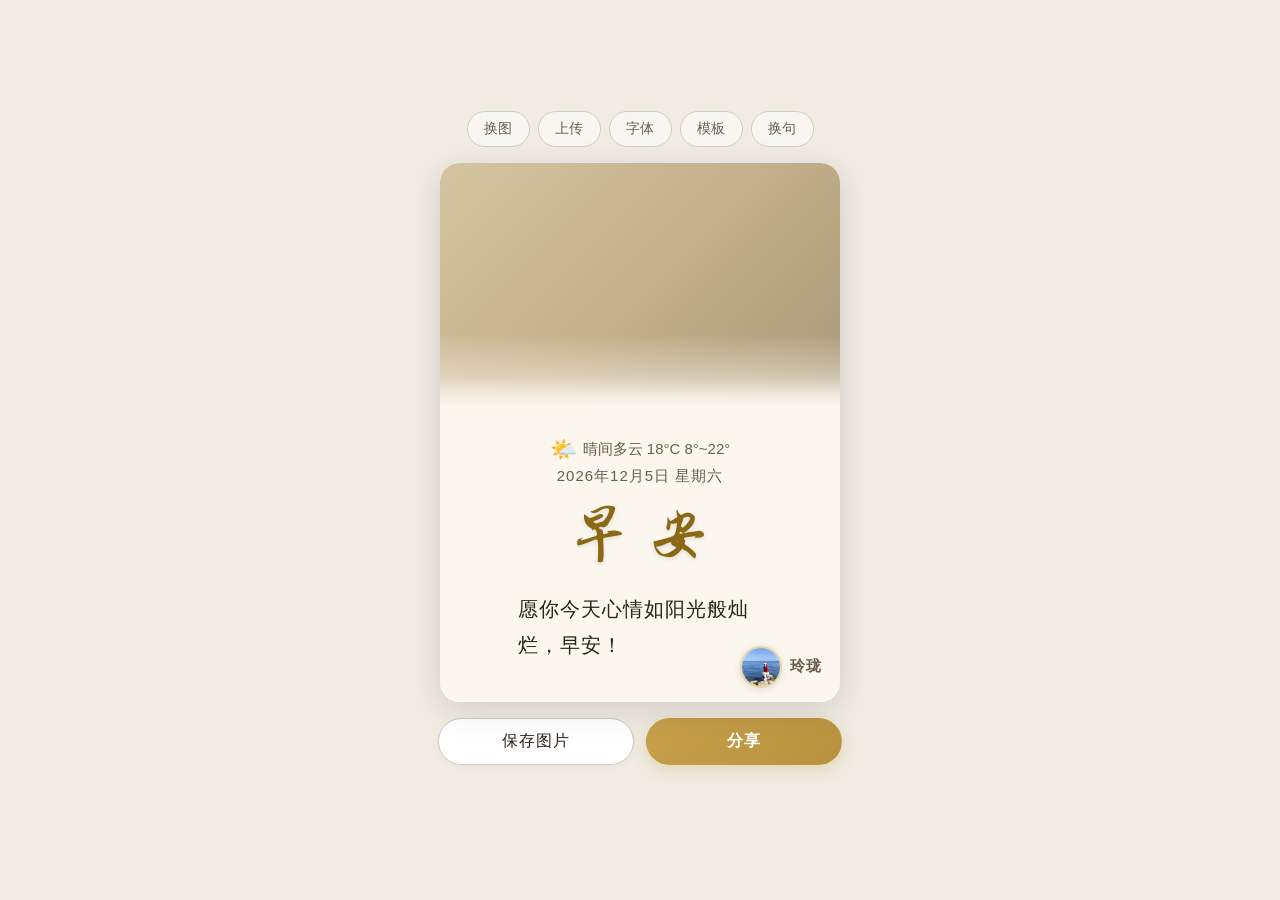
==== index.html @ 6ee14980 "fix: 渐变线改用::after伪元素消除边界 + JPEG输出控制在~200KB" ====
<!DOCTYPE html>
<html lang="zh-CN">
<head>
    <meta charset="UTF-8">
    <meta name="viewport" content="width=device-width, initial-scale=1.0, maximum-scale=1.0, user-scalable=no">
    <meta name="apple-mobile-web-app-capable" content="yes">
    <meta name="apple-mobile-web-app-status-bar-style" content="black-translucent">
    <title>早安海报</title>

    <!-- 手写体中文字体：Google Fonts 加载，系统楷体兜底 -->
    <link rel="preconnect" href="https://fonts.googleapis.com">
    <link rel="preconnect" href="https://fonts.gstatic.com" crossorigin>
    <link href="https://fonts.googleapis.com/css2?family=Ma+Shan+Zheng&family=Liu+Jian+Mao+Cao&family=ZCOOL+QingKe+HuangYou&family=Long+Cang&family=Zhi+Mang+Xing&display=swap" rel="stylesheet">

    <link rel="stylesheet" href="css/style.css">
</head>
<body>

    <!-- ========== 页面主体 ========== -->
    <main class="app-container">

        <!-- 顶部工具栏 — 一行排列 -->
        <header class="toolbar top-toolbar">
            <button class="btn-tool" id="btnChangeImage" title="换一张背景图">换图</button>
            <button class="btn-tool" id="btnUploadImage" title="上传自定义图片">上传</button>
            <button class="btn-tool" id="btnSwitchFont" title="换个字体风格">字体</button>
            <button class="btn-tool" id="btnTemplate" title="切换海报模板">模板</button>
            <button class="btn-tool" id="btnSwitchBlessing" title="换一句祝福语">换句</button>
        </header>

        <!-- 海报区域 -->
        <div class="poster-wrapper" id="posterWrapper">
            <div class="poster" id="poster">

                <!-- 图片区（上方）— 用 div + background-image，html2canvas 渲染更可靠 -->
                <div class="poster-image-zone">
                    <div class="poster-image" id="posterImage"></div>
                    <!-- 图片加载中 -->
                    <div class="poster-image-loading" id="posterImageLoading">加载中…</div>
                </div>

                <!-- 信息区（下方） -->
                <div class="poster-info-zone">
                    <div class="poster-content">

                        <!-- 天气 -->
                        <div class="poster-weather" id="posterWeather">
                            <span class="weather-icon" id="weatherIcon">☀️</span>
                            <span class="weather-text" id="weatherText">晴 18°C</span>
                        </div>

                        <!-- 日期 -->
                        <div class="poster-date" id="posterDate">
                            2026年7月3日 星期五
                        </div>

                        <!-- 早安大字 -->
                        <div class="poster-morning">
                            <span class="morning-text">早 安</span>
                        </div>

                        <!-- 祝福语（可点击编辑） -->
                        <div class="poster-blessing" id="posterBlessing">
                            <p class="blessing-text" id="blessingText"
                               title="点击编辑祝福语">愿你今天心情如阳光般灿烂！</p>
                            <!-- 编辑模式 -->
                            <textarea class="blessing-edit" id="blessingEdit"
                                      placeholder="输入你的祝福语…" rows="2"></textarea>
                            <div class="blessing-edit-actions" id="blessingEditActions">
                                <button class="btn-edit-action btn-edit-save" id="btnEditSave">✓ 确定</button>
                                <button class="btn-edit-action btn-edit-cancel" id="btnEditCancel">取消</button>
                                <button class="btn-edit-action btn-edit-reset" id="btnEditReset">恢复系统</button>
                            </div>
                        </div>

                    </div><!-- /poster-content -->

                    <!-- 作者署名 -->
                    <div class="poster-author">
                        <img
                            class="author-avatar"
                            id="authorAvatar"
                            src="assets/laowang.jpg"
                            alt="头像"
                            onerror="this.style.display='none'"
                        >
                        <span class="author-name" id="authorName">玲珑</span>
                    </div>
                </div><!-- /poster-info-zone -->

            </div><!-- /poster -->
        </div><!-- /poster-wrapper -->

        <!-- 底部操作栏 -->
        <footer class="toolbar bottom-toolbar">
            <button class="btn-action" id="btnSave">保存图片</button>
            <button class="btn-action btn-action-primary" id="btnShare">分享</button>
        </footer>

        <!-- 隐藏的文件上传 input -->
        <input type="file" id="fileInput" accept="image/*" style="display:none">

    </main>

    <!-- Toast 提示 -->
    <div class="toast" id="toast"></div>

    <!-- 模板选择弹窗 -->
    <div class="modal-overlay" id="modalOverlay">
        <div class="modal" id="modalTemplate">
            <h3 class="modal-title">选择海报模板</h3>
            <div class="template-list" id="templateList"></div>
            <button class="btn btn-block btn-primary" id="btnCloseModal">关闭</button>
        </div>
    </div>

    <!-- ========== 业务 JS ========== -->
    <script src="js/blessings.js"></script>
    <script src="js/weather.js"></script>
    <script src="js/fonts.js"></script>
    <script src="js/templates.js"></script>
    <script src="js/share.js"></script>
    <script src="js/app.js"></script>

</body>
</html>
---- css/style.css ----
/* ============================================================
   早安海报 — 样式表
   布局：图片区(上 45%) + 信息区(下 55%) | 3 套模板 | 6 套字体
   使用 padding-bottom 撑高 + 绝对定位（兼容性最好）
   ============================================================ */

/* ---------- CSS 变量 ---------- */
:root {
    --gold:        #C8A04A;
    --gold-light:  #E8D5A3;
    --gold-dark:   #9A7B32;
    --warm-white:  #FFF8EC;
    --warm-bg:     #FBF6EE;
    --ink:         #2C2416;
    --ink-light:   #6B5E4A;
    --ink-lighter: #9A8E7A;

    --radius:      16px;
    --font-base:   "PingFang SC", "Hiragino Sans GB", "Microsoft YaHei", "Noto Sans SC", sans-serif;
    --font-song:   "Noto Serif SC", "STSong", "SimSun", "Songti SC", serif;
    --font-kai:    "STKaiti", "KaiTi", "Kaiti SC", serif;
}

/* ---------- 全局 ---------- */
*, *::before, *::after { box-sizing: border-box; margin: 0; padding: 0; }
html { font-size: 16px; -webkit-text-size-adjust: 100%; }

body {
    font-family: var(--font-base);
    background: #F0EBE3;
    color: var(--ink);
    min-height: 100dvh;
    display: flex;
    justify-content: center;
    align-items: flex-start;
    padding: 12px 0 24px;
    -webkit-tap-highlight-color: transparent;
    -webkit-font-smoothing: antialiased;
}

.app-container {
    width: 100%;
    max-width: 420px;
    display: flex;
    flex-direction: column;
    align-items: center;
    gap: 12px;
    padding: 0 8px;
}

/* ============================================================
   工具栏
   ============================================================ */
.toolbar {
    display: flex;
    align-items: center;
    justify-content: center;
    gap: 8px;
    width: 100%;
}
.top-toolbar    { padding: 8px 0 4px; flex-wrap: nowrap; }
.bottom-toolbar { padding: 4px 0 16px; gap: 12px; }

/* ---------- 高级感工具按钮（顶部） ---------- */
.btn-tool {
    font-family: var(--font-base);
    font-size: 13px;
    font-weight: 500;
    padding: 7px 14px;
    border: 1px solid #D5CBB8;
    border-radius: 20px;
    background: rgba(255,255,255,0.55);
    color: var(--ink-light);
    cursor: pointer;
    user-select: none;
    -webkit-user-select: none;
    transition: all 0.22s ease;
    white-space: nowrap;
    letter-spacing: 0.5px;
    backdrop-filter: blur(6px);
    -webkit-backdrop-filter: blur(6px);
    position: relative;
    overflow: hidden;
}
.btn-tool::after {
    content: '';
    position: absolute;
    inset: 0;
    border-radius: 20px;
    opacity: 0;
    transition: opacity 0.22s ease;
    background: linear-gradient(135deg, rgba(200,160,74,0.08), rgba(200,160,74,0.02));
}
.btn-tool:hover::after,
.btn-tool:active::after { opacity: 1; }
.btn-tool:hover {
    border-color: var(--gold);
    color: var(--gold-dark);
}
.btn-tool:active {
    transform: scale(0.95);
    background: rgba(200,160,74,0.12);
}

/* ---------- 底部操作按钮 ---------- */
.btn-action {
    font-family: var(--font-base);
    font-size: 16px;
    font-weight: 500;
    padding: 12px 32px;
    border: 1.5px solid #D5CBB8;
    border-radius: 26px;
    background: #fff;
    color: var(--ink);
    cursor: pointer;
    user-select: none;
    -webkit-user-select: none;
    transition: all 0.22s ease;
    letter-spacing: 1px;
    box-shadow: 0 2px 8px rgba(0,0,0,0.04);
    white-space: nowrap;
    flex: 1;
    text-align: center;
}
.btn-action:active {
    transform: scale(0.97);
    background: #f8f2e8;
}
.btn-action-primary {
    background: linear-gradient(135deg, #C8A04A, #B8923E);
    color: #fff;
    border-color: transparent;
    font-weight: 600;
    box-shadow: 0 4px 16px rgba(200,160,74,0.3);
}
.btn-action-primary:active {
    background: linear-gradient(135deg, #B08A38, #A07A2E);
    box-shadow: 0 2px 8px rgba(200,160,74,0.2);
}

/* ---------- 旧按钮兼容（弹窗关闭用） ---------- */
.btn {
    font-family: var(--font-base);
    font-size: 15px;
    padding: 12px 24px;
    border: none;
    border-radius: 24px;
    background: var(--gold);
    color: #fff;
    font-weight: 600;
    cursor: pointer;
    user-select: none;
    -webkit-user-select: none;
    transition: background 0.15s, transform 0.1s;
    white-space: nowrap;
}
.btn:active { transform: scale(0.96); background: #b08632; }
.btn-block { width: 100%; display: block; text-align: center; }

/* ============================================================
   海报外层 — padding-bottom 撑高
   ============================================================ */
.poster-wrapper {
    width: 100%;
    max-width: 375px;
    border-radius: var(--radius);
    overflow: hidden;
    box-shadow: 0 8px 32px rgba(0,0,0,0.13);
    position: relative;
    padding-bottom: 133.33%;     /* 3:4 */
    height: 0;
}

.poster {
    position: absolute;
    inset: 0;
    overflow: hidden;
    background: var(--warm-bg);
}

/* ============================================================
   图片区（上方 45%）
   — 用 div + background-image 代替 img 标签
   — html2canvas 对 background-size:cover 的渲染比 object-fit 更可靠
   ============================================================ */
.poster-image-zone {
    position: absolute;
    top: 0; left: 0; right: 0;
    height: 45%;
    overflow: hidden;
    /* 兜底渐变：图片加载前/失败时 */
    background: linear-gradient(135deg, #D5C4A1 0%, #C4B08A 50%, #A89878 100%);
}

.poster-image {
    width: 100%;
    height: 100%;
    background-size: cover;
    background-position: center;
    background-repeat: no-repeat;
    transition: opacity 0.4s ease;
}
.poster-image.loading { opacity: 0.3; }

.poster-image-loading {
    position: absolute;
    top: 50%; left: 50%;
    transform: translate(-50%, -50%);
    font-size: 14px;
    color: rgba(255,255,255,0.7);
    pointer-events: none;
    opacity: 0;
    transition: opacity 0.2s;
    z-index: 3;
}
.poster-image-loading.show { opacity: 1; }

/* 图片底部渐变 — ::after 伪元素，无独立 DOM，消除边界线 */
.poster-image-zone::after {
    content: '';
    position: absolute;
    inset: 0;
    background: linear-gradient(to bottom,
        rgba(251,246,238,0) 70%,
        rgba(251,246,238,0.45) 88%,
        rgba(251,246,238,0.88) 96%,
        #FBF6EE 100%);
    pointer-events: none;
    z-index: 2;
}

/* ============================================================
   信息区（下方 55%）
   — top 偏移量覆盖 2px 到图片区，彻底消除接缝线
   ============================================================ */
.poster-info-zone {
    position: absolute;
    top: calc(45% - 2px);  /* 2px 重叠，消除与图片区的渲染间隙 */
    bottom: 0;
    left: 0; right: 0;
    display: flex;
    flex-direction: column;
    align-items: center;
    justify-content: center;
    background: #FBF6EE;
}

.poster-content {
    display: flex;
    flex-direction: column;
    align-items: center;
    width: 100%;
    padding: 0 24px;
}

/* ---------- 天气 ---------- */
.poster-weather {
    display: flex;
    align-items: center;
    gap: 6px;
    font-size: 15px;
    color: var(--ink-light);
    margin-bottom: 6px;
}
.weather-icon { font-size: 22px; line-height: 1; }
.weather-text { font-weight: 500; }

/* ---------- 日期 ---------- */
.poster-date {
    font-size: 15px;
    color: var(--ink-light);
    letter-spacing: 1px;
    margin-bottom: 12px;
}

/* ---------- 早安大字 — 使用 CSS 变量让字体预设覆盖 ---------- */
.poster-morning { margin-bottom: 10px; }
.morning-text {
    font-family: var(--font-morning, var(--font-song));
    font-size: 62px;
    font-weight: var(--morning-weight, 400);
    letter-spacing: var(--morning-spacing, 6px);
    line-height: 1.15;
    color: #8B6914;
    text-shadow: 0 1px 2px rgba(0,0,0,0.06);
}

/* ---------- 祝福语 ---------- */
.poster-blessing {
    margin-top: 4px;
    position: relative;
}
.blessing-text {
    font-family: var(--font-blessing, var(--font-kai));
    font-size: var(--blessing-size, 20px);
    font-weight: var(--blessing-weight, 400);
    line-height: 1.8;
    letter-spacing: 1px;
    color: var(--ink);
    max-width: 260px;
    cursor: pointer;
    padding: 4px 8px;
    border-radius: 8px;
    transition: background 0.2s;
    white-space: pre-wrap;     /* 保留换行符 */
    word-break: break-word;
}
.blessing-text:hover {
    background: rgba(200,160,74,0.06);
}
.blessing-text.custom {
    /* 保持黑色，仅通过其他方式（可选）标记自定义状态 */
}

/* ---------- 祝福语编辑模式 ---------- */
.blessing-edit {
    display: none;
    width: 100%;
    max-width: 280px;
    min-height: 60px;
    font-family: var(--font-blessing, var(--font-kai));
    font-size: var(--blessing-size, 20px);
    font-weight: var(--blessing-weight, 400);
    line-height: 1.8;
    letter-spacing: 1px;
    color: var(--ink);
    border: 2px solid var(--gold);
    border-radius: 12px;
    padding: 10px 14px;
    background: #fff;
    resize: vertical;
    outline: none;
    text-align: center;
}
.blessing-edit:focus { border-color: var(--gold-dark); box-shadow: 0 0 0 3px rgba(200,160,74,0.12); }
/* 编辑区左对齐，方便输入多行 */
.blessing-edit {
    text-align: left;
    white-space: pre-wrap;
}

.blessing-edit-actions {
    display: none;
    gap: 8px;
    justify-content: center;
    margin-top: 10px;
    flex-wrap: wrap;
}

.btn-edit-action {
    font-family: var(--font-base);
    font-size: 13px;
    padding: 6px 16px;
    border-radius: 16px;
    border: 1px solid #D5CBB8;
    background: #fff;
    color: var(--ink-light);
    cursor: pointer;
    transition: all 0.15s;
    letter-spacing: 0.5px;
}
.btn-edit-action:active { transform: scale(0.96); }
.btn-edit-save {
    background: var(--gold);
    color: #fff;
    border-color: transparent;
    font-weight: 600;
}
.btn-edit-save:active { background: var(--gold-dark); }
.btn-edit-reset {
    font-size: 12px;
    color: #aaa;
    border-color: #e5e0d5;
}

/* 编辑模式激活 */
.poster-blessing.editing .blessing-text { display: none; }
.poster-blessing.editing .blessing-edit { display: block; }
.poster-blessing.editing .blessing-edit-actions { display: flex; }

/* ---------- 作者署名 ---------- */
.poster-author {
    position: absolute;
    bottom: 14px;
    right: 18px;
    display: flex;
    align-items: center;
    gap: 8px;
}
.author-avatar {
    width: 42px;
    height: 42px;
    border-radius: 50%;
    object-fit: cover;
    border: 2px solid var(--gold-light);
    box-shadow: 0 2px 8px rgba(0,0,0,0.1);
    background: #eee;
}
.author-name {
    font-size: 15px;
    font-weight: 600;
    letter-spacing: 1px;
    color: var(--ink-light);
}


/* ============================================================
   模板 B — 卡片式
   ============================================================ */
.poster.template-b .poster-image-zone {
    height: calc(50% + 20px);   /* 多出 20px 覆盖白色卡片上方圆角区域 */
    z-index: 1;
}
.poster.template-b .poster-image-zone::after { display: none; }
.poster.template-b .poster-info-zone {
    top: 50%;
    bottom: 0;
    background: #fff;
    border-radius: 18px 18px 0 0;
    z-index: 3;
    padding-top: 20px;
    box-shadow: 0 -4px 20px rgba(0,0,0,0.06);
}
.poster.template-b .morning-text { font-size: 56px; }
.poster.template-b .blessing-text { font-size: 19px; }


/* ============================================================
   模板 C — 杂志风
   ============================================================ */
.poster.template-c .poster-image-zone {
    top: 0; bottom: 0;
    height: auto;
    z-index: 0;
}
.poster.template-c .poster-image-zone::after {
    background: linear-gradient(
        175deg,
        rgba(0,0,0,0.05) 0%,
        rgba(0,0,0,0.15) 35%,
        rgba(0,0,0,0.50) 65%,
        rgba(0,0,0,0.70) 100%
    );
}
.poster.template-c .poster-info-zone {
    top: 0; bottom: 0;
    z-index: 2;
    background: transparent;
    justify-content: flex-end;
    padding-bottom: 22px;
}
.poster.template-c .poster-weather,
.poster.template-c .poster-date {
    color: rgba(255,255,255,0.85);
    text-shadow: 0 1px 4px rgba(0,0,0,0.4);
}
.poster.template-c .morning-text {
    color: #F0D68A;
    text-shadow: 0 2px 8px rgba(0,0,0,0.4);
}
.poster.template-c .blessing-text {
    color: rgba(255,255,255,0.92);
    text-shadow: 0 1px 6px rgba(0,0,0,0.5);
}
.poster.template-c .blessing-text:hover {
    background: rgba(255,255,255,0.1);
}
.poster.template-c .author-name {
    color: rgba(255,255,255,0.85);
    text-shadow: 0 1px 4px rgba(0,0,0,0.4);
}
.poster.template-c .author-avatar {
    border-color: rgba(255,255,255,0.6);
}


/* ============================================================
   字体预设 — 6 套手写/书法风格
   全部使用 Google Fonts 免费手写体 + 系统楷体兜底
   ============================================================ */

/* font-song → 马山正（日常手写）*/
.poster.font-song .morning-text { line-height: 1.1; }

/* font-kai → 毛草（草书）*/
.poster.font-kai .morning-text { line-height: 1.05; }
.poster.font-kai .blessing-text { line-height: 1.9; }

/* font-modern → 黄油体（艺术字）*/
.poster.font-modern .morning-text { line-height: 1.05; }

/* font-classic → 龙藏（随性手写）*/
.poster.font-classic .morning-text { line-height: 1.15; }

/* font-warm → 志莽行（行书）*/
.poster.font-warm .morning-text { line-height: 1.1; text-shadow: 0 2px 4px rgba(0,0,0,0.1); }

/* font-elegant → 系统楷体（兜底，永远可用）*/
.poster.font-elegant .morning-text { line-height: 1.1; }


/* ============================================================
   Toast
   ============================================================ */
.toast {
    position: fixed;
    bottom: 80px;
    left: 50%;
    transform: translateX(-50%) translateY(20px);
    background: rgba(0,0,0,0.78);
    color: #fff;
    padding: 10px 24px;
    border-radius: 24px;
    font-size: 15px;
    letter-spacing: 1px;
    pointer-events: none;
    opacity: 0;
    transition: all 0.3s ease;
    z-index: 999;
    white-space: nowrap;
}
.toast.show {
    opacity: 1;
    transform: translateX(-50%) translateY(0);
}

/* ============================================================
   弹窗 / 模板选择
   ============================================================ */
.modal-overlay {
    position: fixed;
    inset: 0;
    background: rgba(0,0,0,0.45);
    z-index: 100;
    display: flex;
    align-items: flex-end;
    justify-content: center;
    opacity: 0;
    pointer-events: none;
    transition: opacity 0.25s ease;
}
.modal-overlay.show { opacity: 1; pointer-events: auto; }

.modal {
    background: #fff;
    width: 100%;
    max-width: 420px;
    border-radius: 20px 20px 0 0;
    padding: 24px 20px 32px;
    box-shadow: 0 -4px 24px rgba(0,0,0,0.12);
    transform: translateY(100%);
    transition: transform 0.3s ease;
}
.modal-overlay.show .modal { transform: translateY(0); }

.modal-title {
    font-size: 18px;
    font-weight: 700;
    text-align: center;
    margin-bottom: 18px;
    color: var(--ink);
}

.template-list {
    display: flex;
    flex-direction: column;
    gap: 10px;
    margin-bottom: 18px;
}

.template-option {
    display: flex;
    align-items: center;
    gap: 14px;
    padding: 14px 16px;
    border-radius: 14px;
    border: 2px solid #eee;
    background: #fafafa;
    cursor: pointer;
    transition: all 0.15s;
    font-family: var(--font-base);
    font-size: 15px;
}
.template-option:active { background: #f0e8d8; }
.template-option.active {
    border-color: var(--gold);
    background: #FFF8EC;
}
.template-option .tpl-icon    { font-size: 28px; line-height: 1; }
.template-option .tpl-info    { flex: 1; }
.template-option .tpl-name    { font-weight: 600; font-size: 16px; color: var(--ink); }
.template-option .tpl-desc    { font-size: 13px; color: var(--ink-light); margin-top: 2px; }
.template-option .tpl-check   { font-size: 20px; color: var(--gold); opacity: 0; }
.template-option.active .tpl-check { opacity: 1; }


/* ============================================================
   响应式
   ============================================================ */
@media (max-width: 374px) {
    .poster-wrapper {
        border-radius: 0;
        padding-bottom: 150%;
    }
    .btn-tool { font-size: 12px; padding: 6px 10px; }
    .top-toolbar { gap: 5px; }
    .morning-text { font-size: 50px; letter-spacing: 4px; }
    .blessing-text { font-size: 18px; }
    .poster.template-c .morning-text { font-size: 50px; }
}

@media (min-width: 600px) {
    body { align-items: center; padding: 24px 0 40px; }
    .poster-wrapper { border-radius: 20px; max-width: 400px; }
    .btn-tool { font-size: 14px; padding: 8px 16px; }
    .morning-text { font-size: 68px; }
}
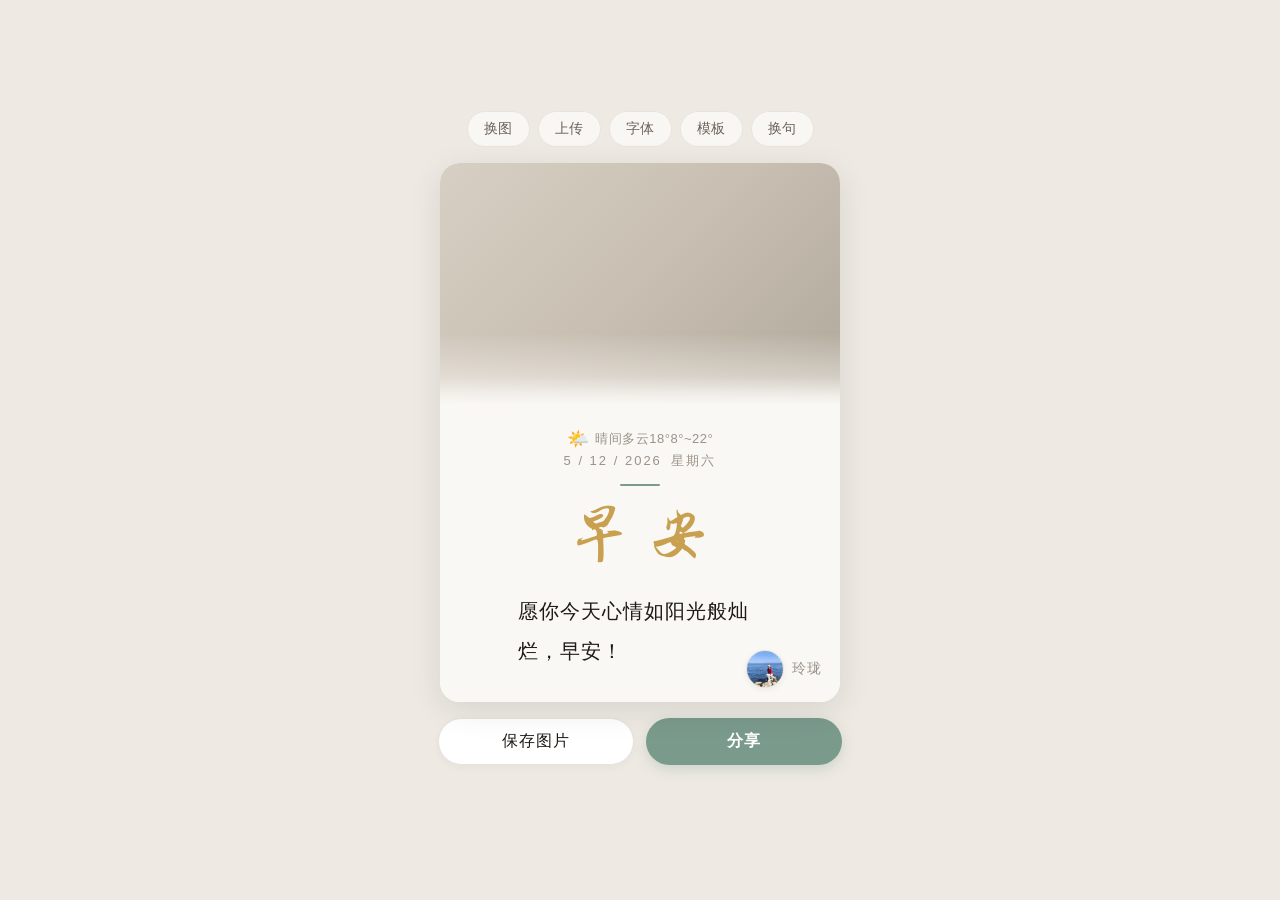
==== commit ad835bac: "fix: 模板D日期清晰化+天气双行堆叠+早安分两区竖排无间距" ====
--- a/index.html
+++ b/index.html
@@ -56,7 +56,7 @@
 
                         <!-- 早安大字 -->
                         <div class="poster-morning">
-                            <span class="morning-text">早 安</span>
+                            <span class="morning-text"><span class="m-char">早</span> <span class="m-char">安</span></span>
                         </div>
 
                         <!-- 祝福语（可点击编辑） -->
--- a/css/style.css
+++ b/css/style.css
@@ -1,19 +1,22 @@
 /* ============================================================
-   早安海报 — 样式表
-   布局：图片区(上 45%) + 信息区(下 55%) | 3 套模板 | 6 套字体
-   使用 padding-bottom 撑高 + 绝对定位（兼容性最好）
+   早安海报 — 样式表  ·  「晨露」主题
+   克制清冷 × 松绿点缀 × 在花哨泛滥的早安图中脱颖而出
    ============================================================ */
 
 /* ---------- CSS 变量 ---------- */
 :root {
-    --gold:        #C8A04A;
-    --gold-light:  #E8D5A3;
-    --gold-dark:   #9A7B32;
-    --warm-white:  #FFF8EC;
-    --warm-bg:     #FBF6EE;
-    --ink:         #2C2416;
-    --ink-light:   #6B5E4A;
-    --ink-lighter: #9A8E7A;
+    --sage:         #7A9A8C;   /* 松绿 — 签名 accent，自然清新 */
+    --sage-light:   #B8CDC3;
+    --sage-subtle:  #E8EFEB;
+    --gold:         #C8A050;   /* 古金 — 仅用于「早安」大字 */
+    --gold-light:   #E0CDA0;
+    --paper:        #FAF8F5;   /* 晨光白 — 海报背景 */
+    --page-bg:      #EEEAE3;   /* 页面底色 */
+    --ink:          #1E1A16;   /* 墨 — 主文字 */
+    --ink-light:    #6B6258;   /* 暖灰 — 天气/日期 */
+    --ink-lighter:  #9B9288;   /* 浅灰 — 辅助信息 */
+    --white:        #FFFFFF;
+    --border:       #E8E3DB;
 
     --radius:      16px;
     --font-base:   "PingFang SC", "Hiragino Sans GB", "Microsoft YaHei", "Noto Sans SC", sans-serif;
@@ -27,7 +30,7 @@
 
 body {
     font-family: var(--font-base);
-    background: #F0EBE3;
+    background: var(--page-bg);
     color: var(--ink);
     min-height: 100dvh;
     display: flex;
@@ -61,15 +64,15 @@
 .top-toolbar    { padding: 8px 0 4px; flex-wrap: nowrap; }
 .bottom-toolbar { padding: 4px 0 16px; gap: 12px; }
 
-/* ---------- 高级感工具按钮（顶部） ---------- */
+/* ---------- 顶部工具按钮 ---------- */
 .btn-tool {
     font-family: var(--font-base);
     font-size: 13px;
     font-weight: 500;
     padding: 7px 14px;
-    border: 1px solid #D5CBB8;
+    border: 1px solid var(--border);
     border-radius: 20px;
-    background: rgba(255,255,255,0.55);
+    background: rgba(255,255,255,0.6);
     color: var(--ink-light);
     cursor: pointer;
     user-select: none;
@@ -79,27 +82,14 @@
     letter-spacing: 0.5px;
     backdrop-filter: blur(6px);
     -webkit-backdrop-filter: blur(6px);
-    position: relative;
-    overflow: hidden;
-}
-.btn-tool::after {
-    content: '';
-    position: absolute;
-    inset: 0;
-    border-radius: 20px;
-    opacity: 0;
-    transition: opacity 0.22s ease;
-    background: linear-gradient(135deg, rgba(200,160,74,0.08), rgba(200,160,74,0.02));
-}
-.btn-tool:hover::after,
-.btn-tool:active::after { opacity: 1; }
+}
 .btn-tool:hover {
-    border-color: var(--gold);
-    color: var(--gold-dark);
+    border-color: var(--sage);
+    color: var(--sage);
 }
 .btn-tool:active {
     transform: scale(0.95);
-    background: rgba(200,160,74,0.12);
+    background: var(--sage-subtle);
 }
 
 /* ---------- 底部操作按钮 ---------- */
@@ -108,9 +98,9 @@
     font-size: 16px;
     font-weight: 500;
     padding: 12px 32px;
-    border: 1.5px solid #D5CBB8;
+    border: 1.5px solid var(--border);
     border-radius: 26px;
-    background: #fff;
+    background: var(--white);
     color: var(--ink);
     cursor: pointer;
     user-select: none;
@@ -124,28 +114,28 @@
 }
 .btn-action:active {
     transform: scale(0.97);
-    background: #f8f2e8;
+    background: #f5f2ec;
 }
 .btn-action-primary {
-    background: linear-gradient(135deg, #C8A04A, #B8923E);
+    background: var(--sage);
     color: #fff;
     border-color: transparent;
     font-weight: 600;
-    box-shadow: 0 4px 16px rgba(200,160,74,0.3);
+    box-shadow: 0 4px 14px rgba(122,154,140,0.3);
 }
 .btn-action-primary:active {
-    background: linear-gradient(135deg, #B08A38, #A07A2E);
-    box-shadow: 0 2px 8px rgba(200,160,74,0.2);
-}
-
-/* ---------- 旧按钮兼容（弹窗关闭用） ---------- */
+    background: #6A8A7C;
+    box-shadow: 0 2px 8px rgba(122,154,140,0.2);
+}
+
+/* ---------- 弹窗关闭按钮 ---------- */
 .btn {
     font-family: var(--font-base);
     font-size: 15px;
     padding: 12px 24px;
     border: none;
     border-radius: 24px;
-    background: var(--gold);
+    background: var(--sage);
     color: #fff;
     font-weight: 600;
     cursor: pointer;
@@ -154,20 +144,20 @@
     transition: background 0.15s, transform 0.1s;
     white-space: nowrap;
 }
-.btn:active { transform: scale(0.96); background: #b08632; }
+.btn:active { transform: scale(0.96); background: #6A8A7C; }
 .btn-block { width: 100%; display: block; text-align: center; }
 
 /* ============================================================
-   海报外层 — padding-bottom 撑高
+   海报外层
    ============================================================ */
 .poster-wrapper {
     width: 100%;
     max-width: 375px;
     border-radius: var(--radius);
     overflow: hidden;
-    box-shadow: 0 8px 32px rgba(0,0,0,0.13);
+    box-shadow: 0 8px 32px rgba(0,0,0,0.1);
     position: relative;
-    padding-bottom: 133.33%;     /* 3:4 */
+    padding-bottom: 133.33%;
     height: 0;
 }
 
@@ -175,21 +165,18 @@
     position: absolute;
     inset: 0;
     overflow: hidden;
-    background: var(--warm-bg);
+    background: var(--paper);
 }
 
 /* ============================================================
    图片区（上方 45%）
-   — 用 div + background-image 代替 img 标签
-   — html2canvas 对 background-size:cover 的渲染比 object-fit 更可靠
    ============================================================ */
 .poster-image-zone {
     position: absolute;
     top: 0; left: 0; right: 0;
     height: 45%;
     overflow: hidden;
-    /* 兜底渐变：图片加载前/失败时 */
-    background: linear-gradient(135deg, #D5C4A1 0%, #C4B08A 50%, #A89878 100%);
+    background: linear-gradient(135deg, #D8CFC4 0%, #C8BFB2 50%, #B0A89A 100%);
 }
 
 .poster-image {
@@ -215,34 +202,33 @@
 }
 .poster-image-loading.show { opacity: 1; }
 
-/* 图片底部渐变 — ::after 伪元素，无独立 DOM，消除边界线 */
+/* 图片底部渐变过渡 */
 .poster-image-zone::after {
     content: '';
     position: absolute;
     inset: 0;
     background: linear-gradient(to bottom,
-        rgba(251,246,238,0) 70%,
-        rgba(251,246,238,0.45) 88%,
-        rgba(251,246,238,0.88) 96%,
-        #FBF6EE 100%);
+        rgba(250,248,245,0) 70%,
+        rgba(250,248,245,0.45) 88%,
+        rgba(250,248,245,0.88) 96%,
+        #FAF8F5 100%);
     pointer-events: none;
     z-index: 2;
 }
 
 /* ============================================================
    信息区（下方 55%）
-   — top 偏移量覆盖 2px 到图片区，彻底消除接缝线
    ============================================================ */
 .poster-info-zone {
     position: absolute;
-    top: calc(45% - 2px);  /* 2px 重叠，消除与图片区的渲染间隙 */
+    top: calc(45% - 2px);
     bottom: 0;
     left: 0; right: 0;
     display: flex;
     flex-direction: column;
     align-items: center;
     justify-content: center;
-    background: #FBF6EE;
+    background: var(--paper);
 }
 
 .poster-content {
@@ -258,43 +244,65 @@
     display: flex;
     align-items: center;
     gap: 6px;
-    font-size: 15px;
-    color: var(--ink-light);
-    margin-bottom: 6px;
-}
-.weather-icon { font-size: 22px; line-height: 1; }
-.weather-text { font-weight: 500; }
+    font-size: 13px;
+    color: var(--ink-lighter);
+    letter-spacing: 0.5px;
+    margin-bottom: 4px;
+}
+.weather-icon { font-size: 18px; line-height: 1; }
+.weather-text { font-weight: 400; }
+.w-desc, .w-temp, .w-range { display: inline; }
 
 /* ---------- 日期 ---------- */
 .poster-date {
-    font-size: 15px;
-    color: var(--ink-light);
-    letter-spacing: 1px;
+    font-size: 13px;
+    color: var(--ink-lighter);
+    letter-spacing: 2px;
+    margin-bottom: 14px;
+}
+.date-sep,
+.date-year { color: var(--ink-lighter); }
+.date-weekday { color: var(--ink-lighter); margin-left: 4px; }
+
+/* ---------- 签名线（早安上方松绿细线） ---------- */
+.poster-morning {
+    margin-bottom: 10px;
+    display: flex;
+    flex-direction: column;
+    align-items: center;
+}
+/* 签名绿线 — 所有模板统一的视觉记忆点 */
+.poster-morning::before {
+    content: '';
+    display: block;
+    width: 40px;
+    height: 2px;
+    background: var(--sage);
     margin-bottom: 12px;
-}
-
-/* ---------- 早安大字 — 使用 CSS 变量让字体预设覆盖 ---------- */
-.poster-morning { margin-bottom: 10px; }
+    border-radius: 1px;
+}
+
+/* ---------- 早安大字 ---------- */
 .morning-text {
     font-family: var(--font-morning, var(--font-song));
     font-size: 62px;
     font-weight: var(--morning-weight, 400);
     letter-spacing: var(--morning-spacing, 6px);
     line-height: 1.15;
-    color: #8B6914;
-    text-shadow: 0 1px 2px rgba(0,0,0,0.06);
+    color: var(--gold);
 }
 
 /* ---------- 祝福语 ---------- */
 .poster-blessing {
+    text-align: left;
     margin-top: 4px;
     position: relative;
 }
 .blessing-text {
     font-family: var(--font-blessing, var(--font-kai));
-    font-size: var(--blessing-size, 20px);
+    font-size: var(--blessing-size, 17px);
     font-weight: var(--blessing-weight, 400);
-    line-height: 1.8;
+    line-height: 2.0;
     letter-spacing: 1px;
     color: var(--ink);
     max-width: 260px;
@@ -302,14 +310,14 @@
     padding: 4px 8px;
     border-radius: 8px;
     transition: background 0.2s;
-    white-space: pre-wrap;     /* 保留换行符 */
+    white-space: pre-wrap;
     word-break: break-word;
 }
 .blessing-text:hover {
-    background: rgba(200,160,74,0.06);
+    background: rgba(122,154,140,0.06);
 }
 .blessing-text.custom {
-    /* 保持黑色，仅通过其他方式（可选）标记自定义状态 */
+    /* 自定义祝福语保持原色 */
 }
 
 /* ---------- 祝福语编辑模式 ---------- */
@@ -319,25 +327,21 @@
     max-width: 280px;
     min-height: 60px;
     font-family: var(--font-blessing, var(--font-kai));
-    font-size: var(--blessing-size, 20px);
+    font-size: var(--blessing-size, 17px);
     font-weight: var(--blessing-weight, 400);
-    line-height: 1.8;
+    line-height: 2.0;
     letter-spacing: 1px;
     color: var(--ink);
-    border: 2px solid var(--gold);
+    border: 2px solid var(--sage);
     border-radius: 12px;
     padding: 10px 14px;
     background: #fff;
     resize: vertical;
     outline: none;
-    text-align: center;
-}
-.blessing-edit:focus { border-color: var(--gold-dark); box-shadow: 0 0 0 3px rgba(200,160,74,0.12); }
-/* 编辑区左对齐，方便输入多行 */
-.blessing-edit {
     text-align: left;
     white-space: pre-wrap;
 }
+.blessing-edit:focus { border-color: #5A8A6C; box-shadow: 0 0 0 3px rgba(122,154,140,0.12); }
 
 .blessing-edit-actions {
     display: none;
@@ -352,7 +356,7 @@
     font-size: 13px;
     padding: 6px 16px;
     border-radius: 16px;
-    border: 1px solid #D5CBB8;
+    border: 1px solid var(--border);
     background: #fff;
     color: var(--ink-light);
     cursor: pointer;
@@ -361,19 +365,18 @@
 }
 .btn-edit-action:active { transform: scale(0.96); }
 .btn-edit-save {
-    background: var(--gold);
+    background: var(--sage);
     color: #fff;
     border-color: transparent;
     font-weight: 600;
 }
-.btn-edit-save:active { background: var(--gold-dark); }
+.btn-edit-save:active { background: #6A8A7C; }
 .btn-edit-reset {
     font-size: 12px;
-    color: #aaa;
-    border-color: #e5e0d5;
-}
-
-/* 编辑模式激活 */
+    color: #bbb;
+    border-color: #e8e3db;
+}
+
 .poster-blessing.editing .blessing-text { display: none; }
 .poster-blessing.editing .blessing-edit { display: block; }
 .poster-blessing.editing .blessing-edit-actions { display: flex; }
@@ -388,19 +391,19 @@
     gap: 8px;
 }
 .author-avatar {
-    width: 42px;
-    height: 42px;
+    width: 38px;
+    height: 38px;
     border-radius: 50%;
     object-fit: cover;
-    border: 2px solid var(--gold-light);
-    box-shadow: 0 2px 8px rgba(0,0,0,0.1);
+    border: 1.5px solid var(--border);
+    box-shadow: 0 2px 6px rgba(0,0,0,0.06);
     background: #eee;
 }
 .author-name {
-    font-size: 15px;
-    font-weight: 600;
+    font-size: 14px;
+    font-weight: 500;
     letter-spacing: 1px;
-    color: var(--ink-light);
+    color: var(--ink-lighter);
 }
 
 
@@ -408,7 +411,7 @@
    模板 B — 卡片式
    ============================================================ */
 .poster.template-b .poster-image-zone {
-    height: calc(50% + 20px);   /* 多出 20px 覆盖白色卡片上方圆角区域 */
+    height: calc(50% + 20px);
     z-index: 1;
 }
 .poster.template-b .poster-image-zone::after { display: none; }
@@ -422,11 +425,11 @@
     box-shadow: 0 -4px 20px rgba(0,0,0,0.06);
 }
 .poster.template-b .morning-text { font-size: 56px; }
-.poster.template-b .blessing-text { font-size: 19px; }
-
-
-/* ============================================================
-   模板 C — 杂志风
+.poster.template-b .blessing-text { font-size: 16px; }
+
+
+/* ============================================================
+   模板 C — 杂志风（全图 + 深色叠字）
    ============================================================ */
 .poster.template-c .poster-image-zone {
     top: 0; bottom: 0;
@@ -449,53 +452,200 @@
     justify-content: flex-end;
     padding-bottom: 22px;
 }
+.poster.template-c .poster-morning::before {
+    background: rgba(255,255,255,0.5);
+}
 .poster.template-c .poster-weather,
 .poster.template-c .poster-date {
-    color: rgba(255,255,255,0.85);
-    text-shadow: 0 1px 4px rgba(0,0,0,0.4);
+    color: rgba(255,255,255,0.8);
 }
 .poster.template-c .morning-text {
-    color: #F0D68A;
-    text-shadow: 0 2px 8px rgba(0,0,0,0.4);
+    color: var(--gold-light);
 }
 .poster.template-c .blessing-text {
-    color: rgba(255,255,255,0.92);
-    text-shadow: 0 1px 6px rgba(0,0,0,0.5);
+    color: rgba(255,255,255,0.9);
 }
 .poster.template-c .blessing-text:hover {
-    background: rgba(255,255,255,0.1);
+    background: rgba(255,255,255,0.08);
 }
 .poster.template-c .author-name {
-    color: rgba(255,255,255,0.85);
-    text-shadow: 0 1px 4px rgba(0,0,0,0.4);
+    color: rgba(255,255,255,0.8);
 }
 .poster.template-c .author-avatar {
-    border-color: rgba(255,255,255,0.6);
+    border-color: rgba(255,255,255,0.4);
+}
+
+
+/* ============================================================
+   模板 D — 竖排诗意
+   暖桃背景 · 左日期右天气 · 居中画框 · 早晚安分两区竖排
+   ============================================================ */
+.poster.template-d {
+    background: #F2EEE6;
+}
+
+/* --- 图片居中带圆角 --- */
+.poster.template-d .poster-image-zone {
+    top: 24%;
+    left: 6%;
+    right: 6%;
+    bottom: 32%;
+    height: auto;
+    border-radius: 12px;
+    overflow: hidden;
+    box-shadow: 0 3px 16px rgba(0,0,0,0.07);
+}
+.poster.template-d .poster-image-zone::after { display: none; }
+
+.poster.template-d .poster-info-zone {
+    top: 0; bottom: 0;
+    height: auto;
+    background: transparent;
+    justify-content: flex-start;
+}
+
+/* --- 左：日期（可读格式）--- */
+.poster.template-d .poster-date {
+    position: absolute;
+    top: 7%;
+    left: 12%;
+    text-align: left;
+    margin-bottom: 0;
+    letter-spacing: 0;
+    line-height: 1.3;
+}
+.poster.template-d .date-day {
+    display: inline;
+    font-size: 38px;
+    font-weight: 600;
+    color: #3C2E24;
+    line-height: 1.0;
+}
+/* 加「日」后缀 */
+.poster.template-d .date-day::after {
+    content: '日';
+    font-size: 16px;
+    font-weight: 400;
+    color: #6B5E4A;
+    margin-left: 2px;
+}
+.poster.template-d .date-month {
+    font-size: 15px;
+    font-weight: 500;
+    color: #6B5E4A;
+}
+/* 加「月」后缀 */
+.poster.template-d .date-month::after {
+    content: '月';
+}
+.poster.template-d .date-weekday {
+    display: block;
+    font-size: 12px;
+    color: #A89880;
+    letter-spacing: 1px;
+    margin-top: 2px;
+}
+.poster.template-d .date-sep,
+.poster.template-d .date-year { display: none; }
+
+/* --- 右：天气（两行堆叠）--- */
+.poster.template-d .poster-weather {
+    position: absolute;
+    top: 7%;
+    right: 12%;
+    text-align: right;
+    color: var(--ink-light);
+    font-size: 14px;
+    margin-bottom: 0;
+    display: flex;
+    flex-direction: column;
+    align-items: flex-end;
+    gap: 0;
+}
+.poster.template-d .weather-icon {
+    display: none;   /* 竖排布局隐藏图标，用文字就够 */
+}
+.poster.template-d .w-desc {
+    display: block;
+    font-size: 15px;
+    color: #6B5E4A;
+}
+.poster.template-d .w-temp {
+    display: block;
+    font-size: 22px;
+    font-weight: 600;
+    color: #3C2E24;
+    line-height: 1.2;
+}
+.poster.template-d .w-range {
+    display: block;
+    font-size: 11px;
+    color: #A89880;
+    margin-top: 1px;
+}
+
+/* --- 早安：分两区竖排，各自独立 --- */
+.poster.template-d .poster-morning {
+    position: absolute;
+    left: 12%;
+    bottom: 8%;
+    writing-mode: horizontal-tb;   /* 恢复横排 */
+    display: flex;
+    flex-direction: column;
+    align-items: center;
+    gap: 4px;
+    margin-bottom: 0;
+}
+.poster.template-d .poster-morning::before { display: none; }
+.poster.template-d .m-char {
+    display: block;
+    font-family: var(--font-morning, var(--font-song));
+    font-size: 52px;
+    font-weight: var(--morning-weight, 400);
+    color: #4A3828;
+    line-height: 1.0;
+    letter-spacing: 0;
+}
+.poster.template-d .morning-text {
+    /* 覆盖默认的 morning-text 样式，继承到 m-char */
+    letter-spacing: 0;
+}
+
+/* --- 祝福语：右下方 --- */
+.poster.template-d .poster-blessing {
+    position: absolute;
+    left: 34%;
+    right: 10%;
+    bottom: 8%;
+    text-align: left;
+    margin-top: 0;
+}
+.poster.template-d .blessing-text {
+    max-width: 100%;
+    font-size: 17px;
+    line-height: 2.0;
+    color: #5C4A38;
+}
+
+.poster.template-d .poster-author { bottom: 14px; right: 16px; }
+.poster.template-d .author-name { color: #8A7A65; }
+
+@media (max-width: 374px) {
+    .poster.template-d .date-day { font-size: 32px; }
+    .poster.template-d .m-char { font-size: 44px; }
+    .poster.template-d .blessing-text { font-size: 15px; line-height: 1.9; }
 }
 
 
 /* ============================================================
    字体预设 — 6 套手写/书法风格
-   全部使用 Google Fonts 免费手写体 + 系统楷体兜底
-   ============================================================ */
-
-/* font-song → 马山正（日常手写）*/
+   ============================================================ */
 .poster.font-song .morning-text { line-height: 1.1; }
-
-/* font-kai → 毛草（草书）*/
 .poster.font-kai .morning-text { line-height: 1.05; }
 .poster.font-kai .blessing-text { line-height: 1.9; }
-
-/* font-modern → 黄油体（艺术字）*/
 .poster.font-modern .morning-text { line-height: 1.05; }
-
-/* font-classic → 龙藏（随性手写）*/
 .poster.font-classic .morning-text { line-height: 1.15; }
-
-/* font-warm → 志莽行（行书）*/
-.poster.font-warm .morning-text { line-height: 1.1; text-shadow: 0 2px 4px rgba(0,0,0,0.1); }
-
-/* font-elegant → 系统楷体（兜底，永远可用）*/
+.poster.font-warm .morning-text { line-height: 1.1; }
 .poster.font-elegant .morning-text { line-height: 1.1; }
 
 
@@ -507,11 +657,11 @@
     bottom: 80px;
     left: 50%;
     transform: translateX(-50%) translateY(20px);
-    background: rgba(0,0,0,0.78);
+    background: rgba(30,26,22,0.85);
     color: #fff;
     padding: 10px 24px;
     border-radius: 24px;
-    font-size: 15px;
+    font-size: 14px;
     letter-spacing: 1px;
     pointer-events: none;
     opacity: 0;
@@ -583,14 +733,14 @@
 }
 .template-option:active { background: #f0e8d8; }
 .template-option.active {
-    border-color: var(--gold);
-    background: #FFF8EC;
+    border-color: var(--sage);
+    background: var(--sage-subtle);
 }
 .template-option .tpl-icon    { font-size: 28px; line-height: 1; }
 .template-option .tpl-info    { flex: 1; }
 .template-option .tpl-name    { font-weight: 600; font-size: 16px; color: var(--ink); }
 .template-option .tpl-desc    { font-size: 13px; color: var(--ink-light); margin-top: 2px; }
-.template-option .tpl-check   { font-size: 20px; color: var(--gold); opacity: 0; }
+.template-option .tpl-check   { font-size: 20px; color: var(--sage); opacity: 0; }
 .template-option.active .tpl-check { opacity: 1; }
 
 
@@ -605,8 +755,10 @@
     .btn-tool { font-size: 12px; padding: 6px 10px; }
     .top-toolbar { gap: 5px; }
     .morning-text { font-size: 50px; letter-spacing: 4px; }
-    .blessing-text { font-size: 18px; }
+    .blessing-text { font-size: 16px; }
     .poster.template-c .morning-text { font-size: 50px; }
+    .poster.template-d .morning-text { font-size: 38px; letter-spacing: 10px; }
+    .poster.template-d .blessing-text { font-size: 15px; line-height: 1.9; }
 }
 
 @media (min-width: 600px) {
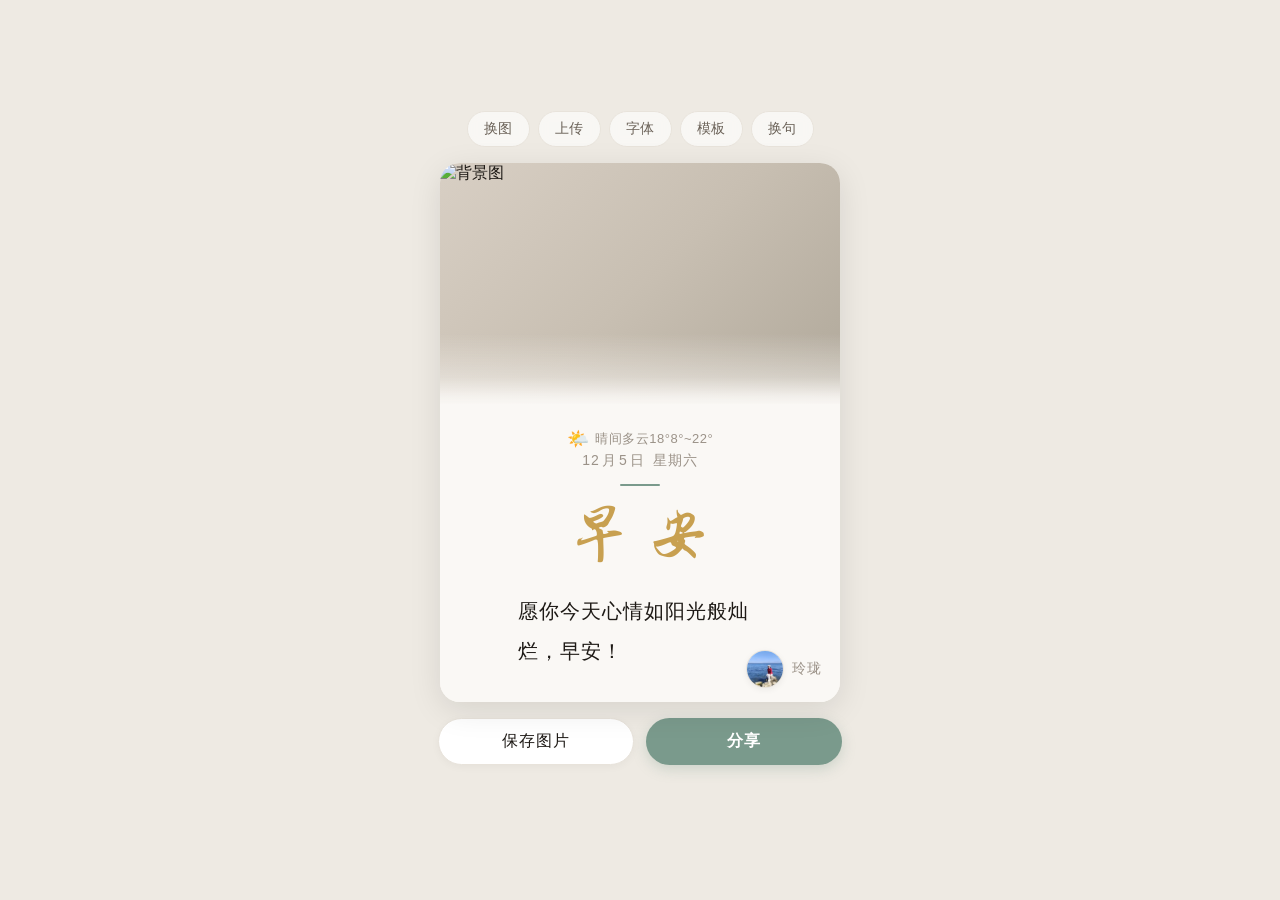
==== commit 46763133: "fix: 图片改回img标签+头像压缩至6KB" ====
--- a/index.html
+++ b/index.html
@@ -34,7 +34,7 @@
 
                 <!-- 图片区（上方）— 用 div + background-image，html2canvas 渲染更可靠 -->
                 <div class="poster-image-zone">
-                    <div class="poster-image" id="posterImage"></div>
+                    <img class="poster-image" id="posterImage" src="" alt="背景图">
                     <!-- 图片加载中 -->
                     <div class="poster-image-loading" id="posterImageLoading">加载中…</div>
                 </div>
--- a/css/style.css
+++ b/css/style.css
@@ -182,9 +182,8 @@
 .poster-image {
     width: 100%;
     height: 100%;
-    background-size: cover;
-    background-position: center;
-    background-repeat: no-repeat;
+    object-fit: cover;
+    display: block;
     transition: opacity 0.4s ease;
 }
 .poster-image.loading { opacity: 0.3; }
@@ -255,14 +254,13 @@
 
 /* ---------- 日期 ---------- */
 .poster-date {
-    font-size: 13px;
+    font-size: 14px;
     color: var(--ink-lighter);
-    letter-spacing: 2px;
+    letter-spacing: 1px;
     margin-bottom: 14px;
 }
-.date-sep,
-.date-year { color: var(--ink-lighter); }
-.date-weekday { color: var(--ink-lighter); margin-left: 4px; }
+.date-sep { color: var(--ink-lighter); margin: 0 2px; }
+.date-weekday { color: var(--ink-lighter); margin-left: 6px; }
 
 /* ---------- 签名线（早安上方松绿细线） ---------- */
 .poster-morning {
@@ -504,7 +502,7 @@
     justify-content: flex-start;
 }
 
-/* --- 左：日期（可读格式）--- */
+/* --- 左：日期（月日统一大字 + 星期稍大）--- */
 .poster.template-d .poster-date {
     position: absolute;
     top: 7%;
@@ -512,41 +510,29 @@
     text-align: left;
     margin-bottom: 0;
     letter-spacing: 0;
-    line-height: 1.3;
-}
+    line-height: 1.2;
+}
+.poster.template-d .date-month,
 .poster.template-d .date-day {
-    display: inline;
-    font-size: 38px;
+    font-size: 36px;
     font-weight: 600;
     color: #3C2E24;
     line-height: 1.0;
 }
-/* 加「日」后缀 */
-.poster.template-d .date-day::after {
-    content: '日';
+/* 「月」「日」字号小一点但跟上大字 */
+.poster.template-d .date-sep {
     font-size: 16px;
     font-weight: 400;
     color: #6B5E4A;
-    margin-left: 2px;
-}
-.poster.template-d .date-month {
-    font-size: 15px;
-    font-weight: 500;
-    color: #6B5E4A;
-}
-/* 加「月」后缀 */
-.poster.template-d .date-month::after {
-    content: '月';
+    margin: 0 1px;
 }
 .poster.template-d .date-weekday {
     display: block;
-    font-size: 12px;
-    color: #A89880;
-    letter-spacing: 1px;
-    margin-top: 2px;
-}
-.poster.template-d .date-sep,
-.poster.template-d .date-year { display: none; }
+    font-size: 14px;
+    color: #8B7A65;
+    letter-spacing: 3px;
+    margin-top: 3px;
+}
 
 /* --- 右：天气（两行堆叠）--- */
 .poster.template-d .poster-weather {
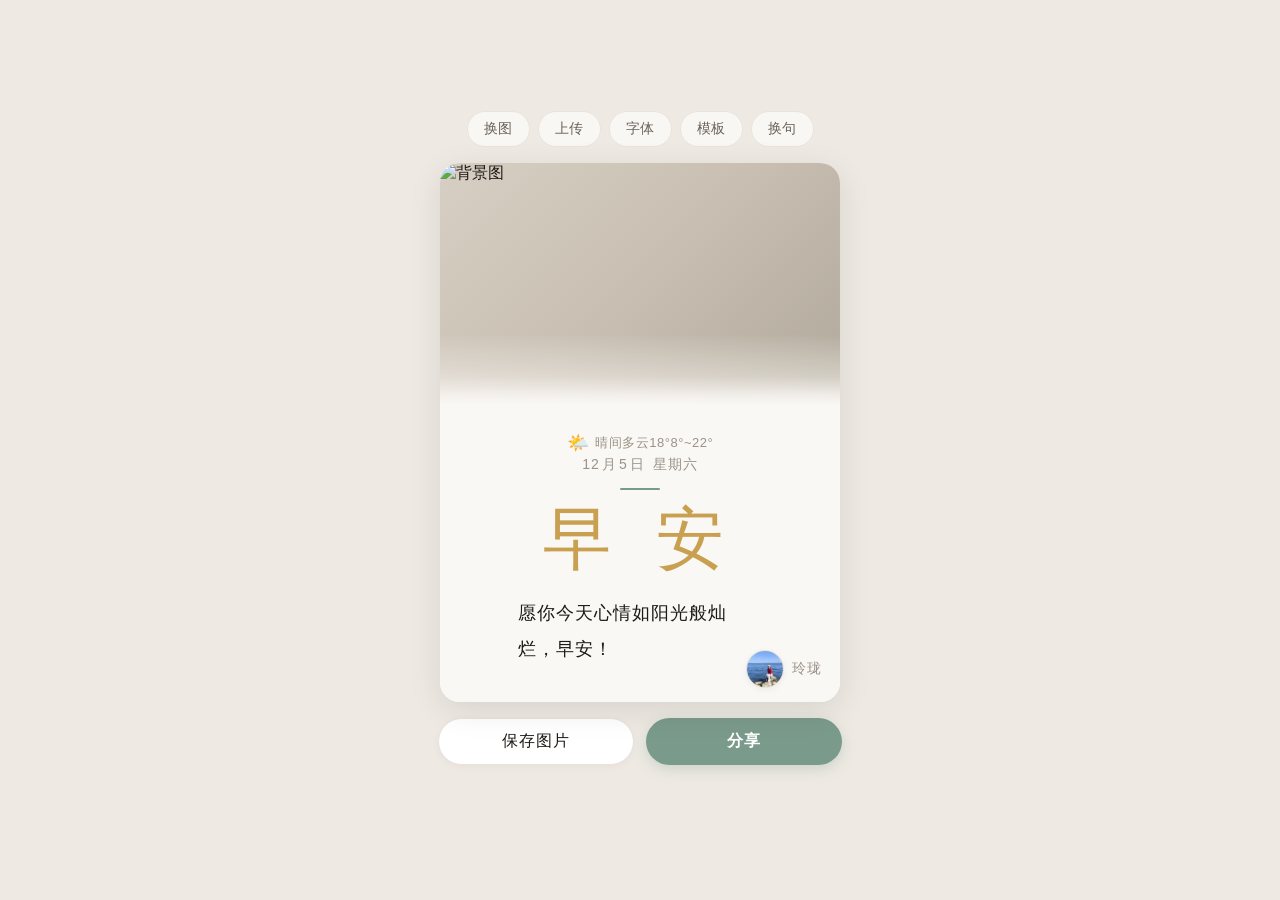
==== commit 643eb738: "fix: 字体切换改用纯系统字体(宋体/楷体/黑体)，去掉Google Fonts依赖" ====
--- a/index.html
+++ b/index.html
@@ -6,11 +6,6 @@
     <meta name="apple-mobile-web-app-capable" content="yes">
     <meta name="apple-mobile-web-app-status-bar-style" content="black-translucent">
     <title>早安海报</title>
-
-    <!-- 手写体中文字体：Google Fonts 加载，系统楷体兜底 -->
-    <link rel="preconnect" href="https://fonts.googleapis.com">
-    <link rel="preconnect" href="https://fonts.gstatic.com" crossorigin>
-    <link href="https://fonts.googleapis.com/css2?family=Ma+Shan+Zheng&family=Liu+Jian+Mao+Cao&family=ZCOOL+QingKe+HuangYou&family=Long+Cang&family=Zhi+Mang+Xing&display=swap" rel="stylesheet">
 
     <link rel="stylesheet" href="css/style.css">
 </head>
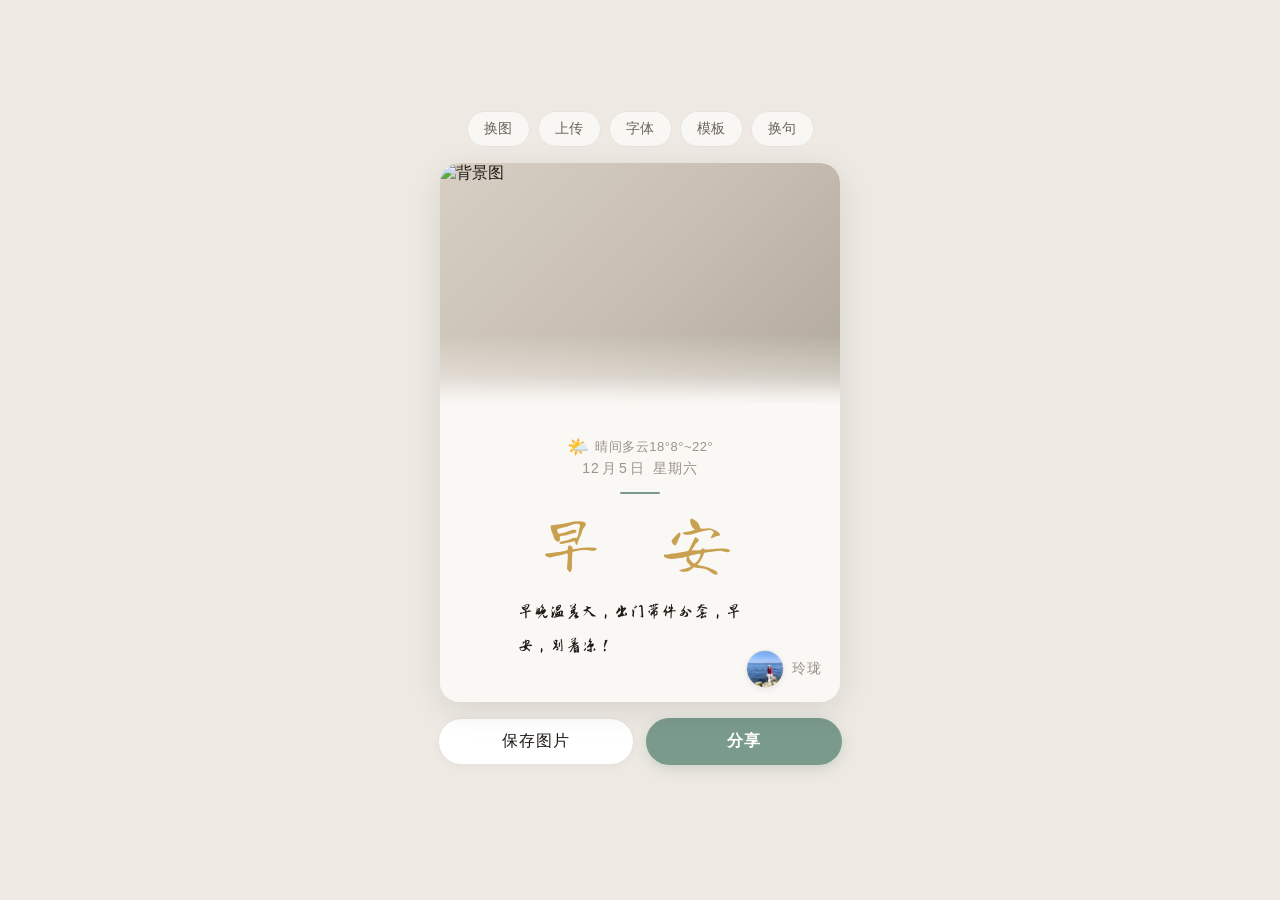
==== commit be859d6a: "feat: 字体改为6款Google Fonts手写体 + 上传图片支持拖拽定位 + 导出圆角 - 字体：马山正/致莽星/龙藏/站酷快乐/柳建毛草/站酷小薇，6套各不重复，相邻切换变化明显 - 图片：" ====
--- a/index.html
+++ b/index.html
@@ -8,6 +8,11 @@
     <title>早安海报</title>
 
     <link rel="stylesheet" href="css/style.css">
+
+    <!-- Google Fonts: 5 款中文手写体 -->
+    <link rel="preconnect" href="https://fonts.googleapis.com">
+    <link rel="preconnect" href="https://fonts.gstatic.com" crossorigin>
+    <link href="https://fonts.googleapis.com/css2?family=Liu+Jian+Mao+Cao&family=Long+Cang&family=Ma+Shan+Zheng&family=ZCOOL+KuaiLe&family=ZCOOL+XiaoWei&family=Zhi+Mang+Xing&display=swap" rel="stylesheet">
 </head>
 <body>
 
@@ -27,11 +32,13 @@
         <div class="poster-wrapper" id="posterWrapper">
             <div class="poster" id="poster">
 
-                <!-- 图片区（上方）— 用 div + background-image，html2canvas 渲染更可靠 -->
-                <div class="poster-image-zone">
+                <!-- 图片区（上方） -->
+                <div class="poster-image-zone" id="posterImageZone">
                     <img class="poster-image" id="posterImage" src="" alt="背景图">
                     <!-- 图片加载中 -->
                     <div class="poster-image-loading" id="posterImageLoading">加载中…</div>
+                    <!-- 拖拽定位重置按钮 -->
+                    <button class="crop-reset-btn" id="cropResetBtn" title="恢复居中">↺</button>
                 </div>
 
                 <!-- 信息区（下方） -->
@@ -114,6 +121,7 @@
     <script src="js/weather.js"></script>
     <script src="js/fonts.js"></script>
     <script src="js/templates.js"></script>
+    <script src="js/image-crop.js"></script>
     <script src="js/share.js"></script>
     <script src="js/app.js"></script>
 
--- a/css/style.css
+++ b/css/style.css
@@ -19,9 +19,12 @@
     --border:       #E8E3DB;
 
     --radius:      16px;
-    --font-base:   "PingFang SC", "Hiragino Sans GB", "Microsoft YaHei", "Noto Sans SC", sans-serif;
-    --font-song:   "Noto Serif SC", "STSong", "SimSun", "Songti SC", serif;
-    --font-kai:    "STKaiti", "KaiTi", "Kaiti SC", serif;
+    --font-base:      "PingFang SC", "Hiragino Sans GB", "Microsoft YaHei", "Noto Sans SC", sans-serif;
+    --font-morning:   "Ma Shan Zheng", cursive, serif;
+    --font-blessing:  "ZCOOL KuaiLe", cursive, sans-serif;
+    /* 以下为 fallback 变量，供 var() 嵌套回退使用 */
+    --font-song:      "Ma Shan Zheng", cursive, serif;
+    --font-kai:       "ZCOOL KuaiLe", cursive, sans-serif;
 }
 
 /* ---------- 全局 ---------- */
@@ -166,6 +169,7 @@
     inset: 0;
     overflow: hidden;
     background: var(--paper);
+    border-radius: var(--radius);
 }
 
 /* ============================================================
@@ -180,13 +184,61 @@
 }
 
 .poster-image {
-    width: 100%;
-    height: 100%;
-    object-fit: cover;
+    position: absolute;
+    top: 0;
+    left: 0;
+    max-width: none;
     display: block;
     transition: opacity 0.4s ease;
+    /* width / height 由 JS 根据 cover 算法动态设置 */
+    /* transform 由 JS 根据拖拽位置动态设置 */
 }
 .poster-image.loading { opacity: 0.3; }
+
+/* 上传图片可拖拽定位 */
+.poster-image-zone.croppable .poster-image {
+    cursor: grab;
+}
+.poster-image-zone.croppable.dragging .poster-image {
+    cursor: grabbing;
+    transition: none !important;
+    touch-action: none;
+    user-select: none;
+    -webkit-user-select: none;
+}
+
+/* 拖拽重置按钮 */
+.crop-reset-btn {
+    position: absolute;
+    top: 8px;
+    right: 8px;
+    z-index: 4;
+    width: 28px;
+    height: 28px;
+    border-radius: 50%;
+    border: none;
+    background: rgba(0,0,0,0.35);
+    color: #fff;
+    font-size: 16px;
+    line-height: 28px;
+    text-align: center;
+    cursor: pointer;
+    opacity: 0;
+    transform: scale(0.8);
+    transition: opacity 0.2s, transform 0.2s;
+    pointer-events: none;
+    backdrop-filter: blur(4px);
+    -webkit-backdrop-filter: blur(4px);
+}
+.crop-reset-btn.visible {
+    opacity: 1;
+    transform: scale(1);
+    pointer-events: auto;
+}
+.crop-reset-btn:active {
+    background: rgba(0,0,0,0.55);
+    transform: scale(0.9);
+}
 
 .poster-image-loading {
     position: absolute;
@@ -624,15 +676,14 @@
 
 
 /* ============================================================
-   字体预设 — 6 套手写/书法风格
-   ============================================================ */
-.poster.font-song .morning-text { line-height: 1.1; }
-.poster.font-kai .morning-text { line-height: 1.05; }
-.poster.font-kai .blessing-text { line-height: 1.9; }
-.poster.font-modern .morning-text { line-height: 1.05; }
-.poster.font-classic .morning-text { line-height: 1.15; }
-.poster.font-warm .morning-text { line-height: 1.1; }
-.poster.font-elegant .morning-text { line-height: 1.1; }
+   字体预设 — 6 套手写体微调
+   ============================================================ */
+.poster.font-mashan .morning-text   { line-height: 1.1; }
+.poster.font-kuaile .morning-text   { line-height: 1.15; }
+.poster.font-zhimang .morning-text  { line-height: 1.05; }
+.poster.font-liujian .morning-text  { line-height: 1.0; }
+.poster.font-longcang .morning-text { line-height: 1.05; }
+.poster.font-xiaowei .morning-text  { line-height: 1.1; }
 
 
 /* ============================================================
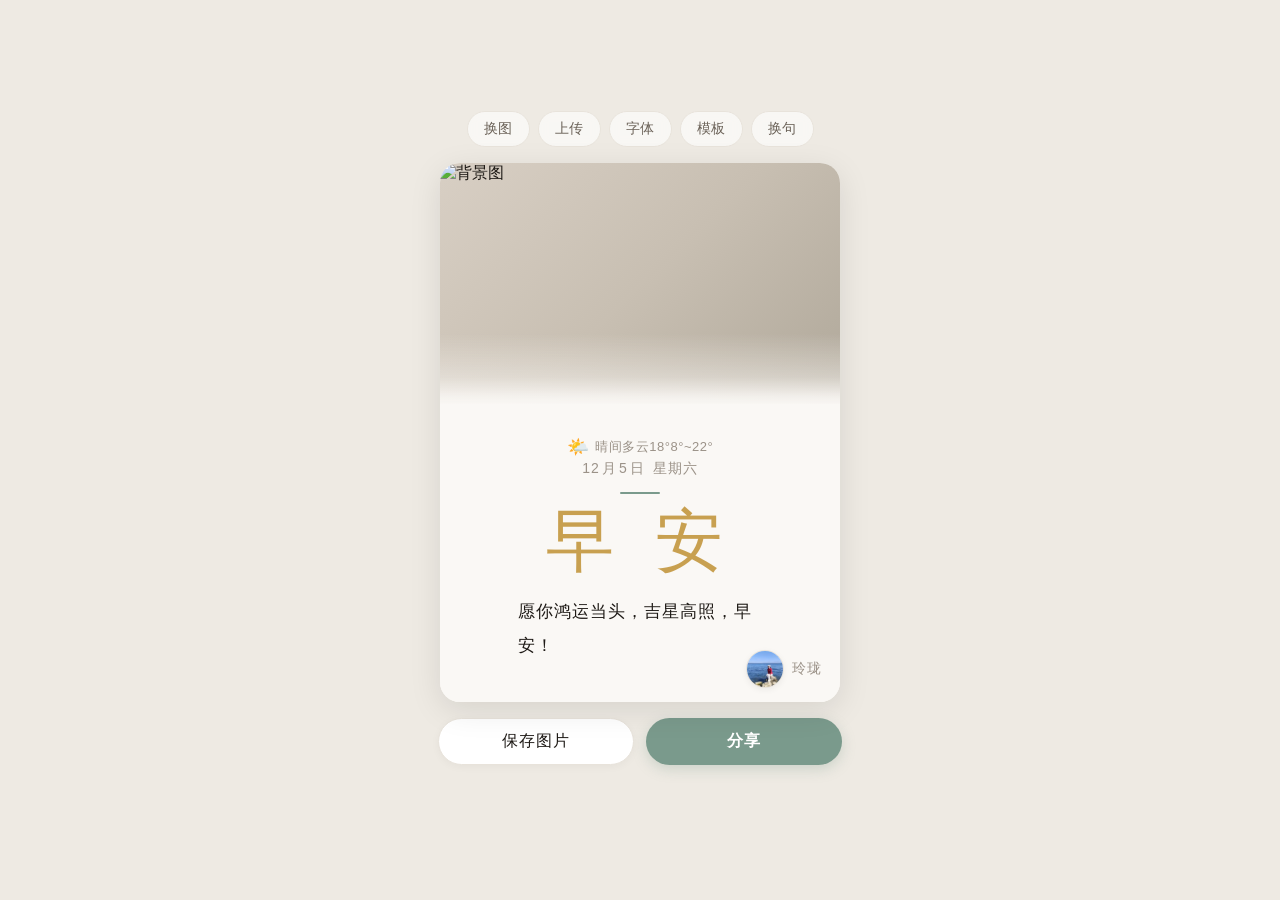
==== commit c4e551be: "fix: 字体CDN从Google Fonts切换为jsDelivr，解决国内无法加载问题" ====
--- a/index.html
+++ b/index.html
@@ -9,10 +9,13 @@
 
     <link rel="stylesheet" href="css/style.css">
 
-    <!-- Google Fonts: 5 款中文手写体 -->
-    <link rel="preconnect" href="https://fonts.googleapis.com">
-    <link rel="preconnect" href="https://fonts.gstatic.com" crossorigin>
-    <link href="https://fonts.googleapis.com/css2?family=Liu+Jian+Mao+Cao&family=Long+Cang&family=Ma+Shan+Zheng&family=ZCOOL+KuaiLe&family=ZCOOL+XiaoWei&family=Zhi+Mang+Xing&display=swap" rel="stylesheet">
+    <!-- 中文字体：通过 jsDelivr CDN 加载（国内可访问），Fontsource 提供 unicode-range 子集化 -->
+    <link rel="stylesheet" href="https://cdn.jsdelivr.net/npm/@fontsource/ma-shan-zheng/index.css">
+    <link rel="stylesheet" href="https://cdn.jsdelivr.net/npm/@fontsource/zhi-mang-xing/index.css">
+    <link rel="stylesheet" href="https://cdn.jsdelivr.net/npm/@fontsource/long-cang/index.css">
+    <link rel="stylesheet" href="https://cdn.jsdelivr.net/npm/@fontsource/liu-jian-mao-cao/index.css">
+    <link rel="stylesheet" href="https://cdn.jsdelivr.net/npm/@fontsource/zcool-kuaile/index.css">
+    <link rel="stylesheet" href="https://cdn.jsdelivr.net/npm/@fontsource/zcool-xiaowei/index.css">
 </head>
 <body>
 
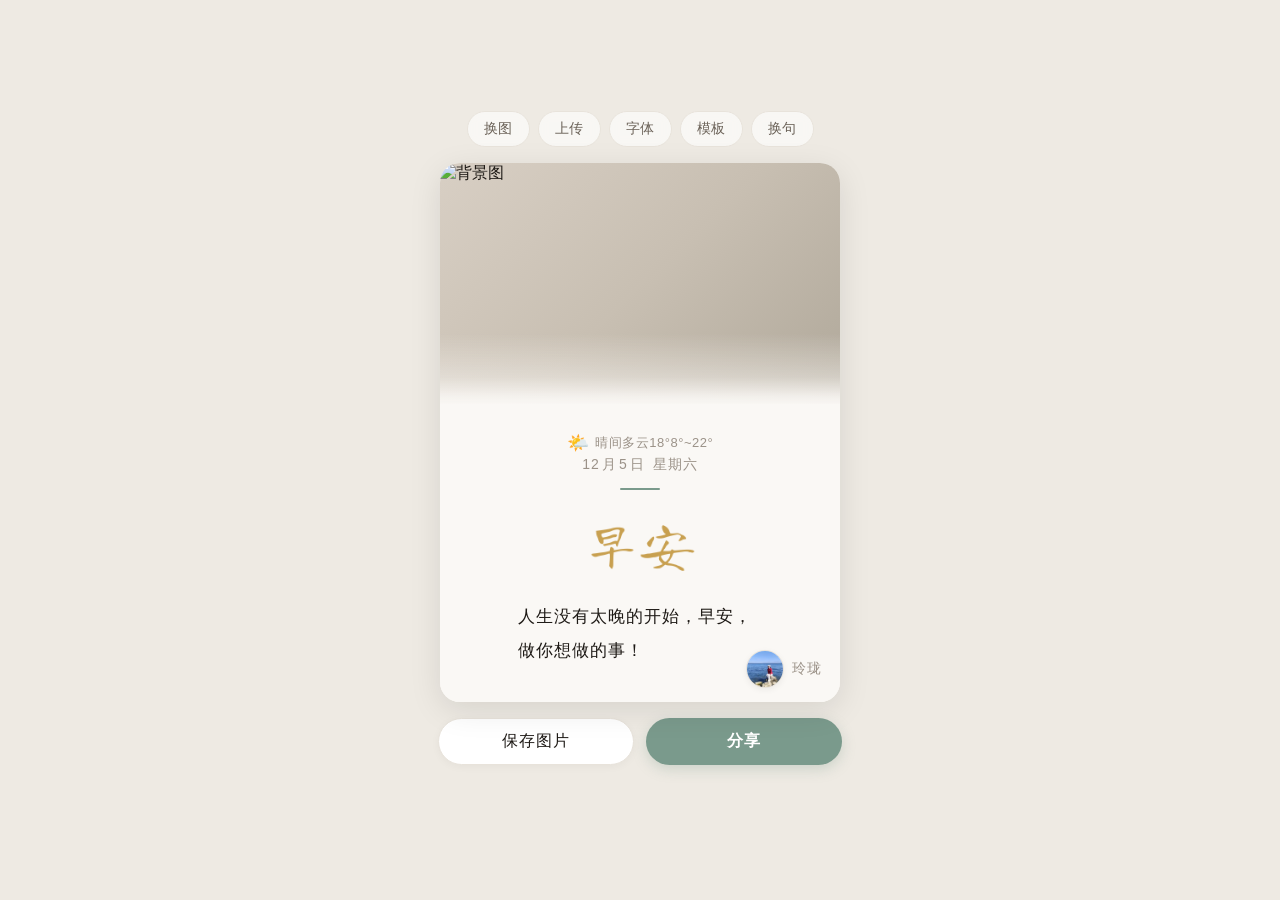
==== commit 3c0fc43e: "feat: convert morning fonts to pre-rendered PNG images, no external CDN needed" ====
--- a/index.html
+++ b/index.html
@@ -8,14 +8,6 @@
     <title>早安海报</title>
 
     <link rel="stylesheet" href="css/style.css">
-
-    <!-- 中文字体：通过 jsDelivr CDN 加载（国内可访问），Fontsource 提供 unicode-range 子集化 -->
-    <link rel="stylesheet" href="https://cdn.jsdelivr.net/npm/@fontsource/ma-shan-zheng/index.css">
-    <link rel="stylesheet" href="https://cdn.jsdelivr.net/npm/@fontsource/zhi-mang-xing/index.css">
-    <link rel="stylesheet" href="https://cdn.jsdelivr.net/npm/@fontsource/long-cang/index.css">
-    <link rel="stylesheet" href="https://cdn.jsdelivr.net/npm/@fontsource/liu-jian-mao-cao/index.css">
-    <link rel="stylesheet" href="https://cdn.jsdelivr.net/npm/@fontsource/zcool-kuaile/index.css">
-    <link rel="stylesheet" href="https://cdn.jsdelivr.net/npm/@fontsource/zcool-xiaowei/index.css">
 </head>
 <body>
 
@@ -59,9 +51,11 @@
                             2026年7月3日 星期五
                         </div>
 
-                        <!-- 早安大字 -->
+                        <!-- 早安大字（预渲染PNG，无需加载字体） -->
                         <div class="poster-morning">
-                            <span class="morning-text"><span class="m-char">早</span> <span class="m-char">安</span></span>
+                            <img class="morning-img" id="morningImg" src="assets/fonts/mashan.png" alt="早安">
+                            <img class="morning-char morning-char-zao" id="morningCharZao" src="assets/fonts/mashan_zao.png" alt="早">
+                            <img class="morning-char morning-char-an" id="morningCharAn" src="assets/fonts/mashan_an.png" alt="安">
                         </div>
 
                         <!-- 祝福语（可点击编辑） -->
--- a/css/style.css
+++ b/css/style.css
@@ -20,11 +20,6 @@
 
     --radius:      16px;
     --font-base:      "PingFang SC", "Hiragino Sans GB", "Microsoft YaHei", "Noto Sans SC", sans-serif;
-    --font-morning:   "Ma Shan Zheng", cursive, serif;
-    --font-blessing:  "ZCOOL KuaiLe", cursive, sans-serif;
-    /* 以下为 fallback 变量，供 var() 嵌套回退使用 */
-    --font-song:      "Ma Shan Zheng", cursive, serif;
-    --font-kai:       "ZCOOL KuaiLe", cursive, sans-serif;
 }
 
 /* ---------- 全局 ---------- */
@@ -196,13 +191,15 @@
 .poster-image.loading { opacity: 0.3; }
 
 /* 上传图片可拖拽定位 */
+.poster-image-zone.croppable {
+    touch-action: none;           /* 禁止浏览器拦截触摸用于滚动 */
+}
 .poster-image-zone.croppable .poster-image {
     cursor: grab;
 }
 .poster-image-zone.croppable.dragging .poster-image {
     cursor: grabbing;
     transition: none !important;
-    touch-action: none;
     user-select: none;
     -webkit-user-select: none;
 }
@@ -332,14 +329,18 @@
     border-radius: 1px;
 }
 
-/* ---------- 早安大字 ---------- */
-.morning-text {
-    font-family: var(--font-morning, var(--font-song));
-    font-size: 62px;
-    font-weight: var(--morning-weight, 400);
-    letter-spacing: var(--morning-spacing, 6px);
-    line-height: 1.15;
-    color: var(--gold);
+/* ---------- 早安大字（PNG 图片，无字体依赖）---------- */
+.morning-img {
+    height: 62px;
+    width: auto;
+    display: block;
+    /* 图片内已含古金色 #C8A050 */
+}
+/* 单字图默认隐藏，模板 D 才显示 */
+.morning-char {
+    display: none;
+    height: 52px;
+    width: auto;
 }
 
 /* ---------- 祝福语 ---------- */
@@ -349,7 +350,7 @@
     position: relative;
 }
 .blessing-text {
-    font-family: var(--font-blessing, var(--font-kai));
+    font-family: "PingFang SC", "Hiragino Sans GB", "Microsoft YaHei", sans-serif;
     font-size: var(--blessing-size, 17px);
     font-weight: var(--blessing-weight, 400);
     line-height: 2.0;
@@ -376,7 +377,7 @@
     width: 100%;
     max-width: 280px;
     min-height: 60px;
-    font-family: var(--font-blessing, var(--font-kai));
+    font-family: "PingFang SC", "Hiragino Sans GB", "Microsoft YaHei", sans-serif;
     font-size: var(--blessing-size, 17px);
     font-weight: var(--blessing-weight, 400);
     line-height: 2.0;
@@ -474,8 +475,7 @@
     padding-top: 20px;
     box-shadow: 0 -4px 20px rgba(0,0,0,0.06);
 }
-.poster.template-b .morning-text { font-size: 56px; }
-.poster.template-b .blessing-text { font-size: 16px; }
+.poster.template-b .morning-img { height: 56px; }
 
 
 /* ============================================================
@@ -509,8 +509,8 @@
 .poster.template-c .poster-date {
     color: rgba(255,255,255,0.8);
 }
-.poster.template-c .morning-text {
-    color: var(--gold-light);
+.poster.template-c .morning-img {
+    filter: brightness(1.25);   /* 金色在深色背景上更亮 */
 }
 .poster.template-c .blessing-text {
     color: rgba(255,255,255,0.9);
@@ -627,7 +627,6 @@
     position: absolute;
     left: 12%;
     bottom: 8%;
-    writing-mode: horizontal-tb;   /* 恢复横排 */
     display: flex;
     flex-direction: column;
     align-items: center;
@@ -635,18 +634,13 @@
     margin-bottom: 0;
 }
 .poster.template-d .poster-morning::before { display: none; }
-.poster.template-d .m-char {
+/* 模板 D 隐藏组合图，显示单字图 */
+.poster.template-d .morning-img { display: none; }
+.poster.template-d .morning-char {
     display: block;
-    font-family: var(--font-morning, var(--font-song));
-    font-size: 52px;
-    font-weight: var(--morning-weight, 400);
-    color: #4A3828;
-    line-height: 1.0;
-    letter-spacing: 0;
-}
-.poster.template-d .morning-text {
-    /* 覆盖默认的 morning-text 样式，继承到 m-char */
-    letter-spacing: 0;
+    height: 52px;
+    width: auto;
+    filter: brightness(0.4) sepia(0.5);   /* 金→深棕 #4A3828 */
 }
 
 /* --- 祝福语：右下方 --- */
@@ -670,20 +664,20 @@
 
 @media (max-width: 374px) {
     .poster.template-d .date-day { font-size: 32px; }
-    .poster.template-d .m-char { font-size: 44px; }
+    .poster.template-d .morning-char { height: 38px; }
     .poster.template-d .blessing-text { font-size: 15px; line-height: 1.9; }
 }
 
 
 /* ============================================================
-   字体预设 — 6 套手写体微调
-   ============================================================ */
-.poster.font-mashan .morning-text   { line-height: 1.1; }
-.poster.font-kuaile .morning-text   { line-height: 1.15; }
-.poster.font-zhimang .morning-text  { line-height: 1.05; }
-.poster.font-liujian .morning-text  { line-height: 1.0; }
-.poster.font-longcang .morning-text { line-height: 1.05; }
-.poster.font-xiaowei .morning-text  { line-height: 1.1; }
+   字体预设 — 6 套手写体（间距微调用于模板 D 单字间 gap）
+   ============================================================ */
+.poster.font-mashan .poster-morning   { gap: 8px; }
+.poster.font-kuaile .poster-morning   { gap: 6px; }
+.poster.font-zhimang .poster-morning  { gap: 4px; }
+.poster.font-liujian .poster-morning  { gap: 2px; }
+.poster.font-longcang .poster-morning { gap: 12px; }
+.poster.font-xiaowei .poster-morning  { gap: 10px; }
 
 
 /* ============================================================
@@ -791,10 +785,10 @@
     }
     .btn-tool { font-size: 12px; padding: 6px 10px; }
     .top-toolbar { gap: 5px; }
-    .morning-text { font-size: 50px; letter-spacing: 4px; }
+    .morning-img { height: 50px; }
     .blessing-text { font-size: 16px; }
-    .poster.template-c .morning-text { font-size: 50px; }
-    .poster.template-d .morning-text { font-size: 38px; letter-spacing: 10px; }
+    .poster.template-c .morning-img { height: 50px; }
+    .poster.template-d .morning-char { height: 44px; }
     .poster.template-d .blessing-text { font-size: 15px; line-height: 1.9; }
 }
 
@@ -802,5 +796,5 @@
     body { align-items: center; padding: 24px 0 40px; }
     .poster-wrapper { border-radius: 20px; max-width: 400px; }
     .btn-tool { font-size: 14px; padding: 8px 16px; }
-    .morning-text { font-size: 68px; }
-}
+    .morning-img { height: 68px; }
+}
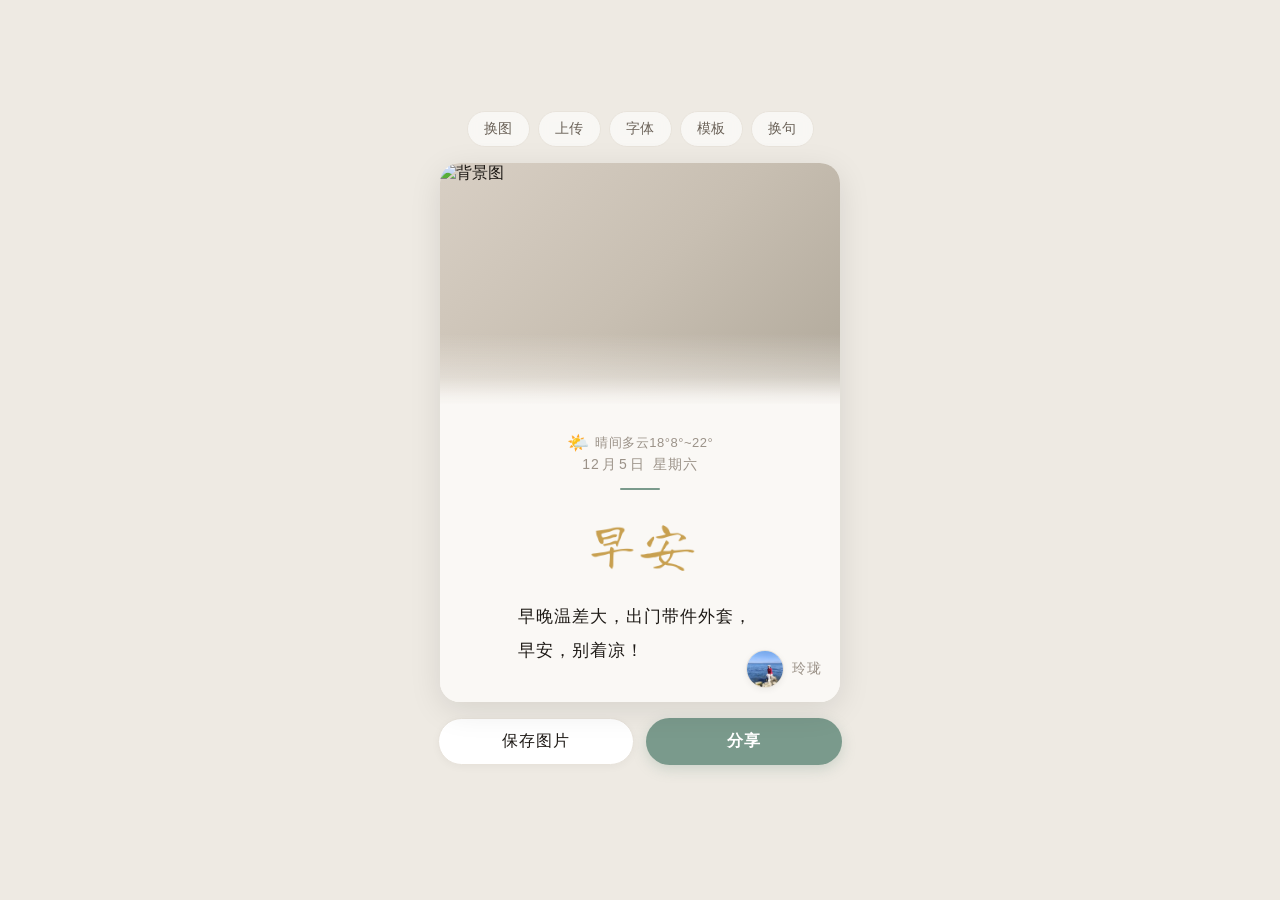
==== commit 556aab5b: "fix: 首次加载背景图采用预加载模式，避免opacity:0.3导致占位渐变透出" ====
--- a/index.html
+++ b/index.html
@@ -29,7 +29,7 @@
 
                 <!-- 图片区（上方） -->
                 <div class="poster-image-zone" id="posterImageZone">
-                    <img class="poster-image" id="posterImage" src="" alt="背景图">
+                    <img class="poster-image" id="posterImage" alt="背景图">
                     <!-- 图片加载中 -->
                     <div class="poster-image-loading" id="posterImageLoading">加载中…</div>
                     <!-- 拖拽定位重置按钮 -->
